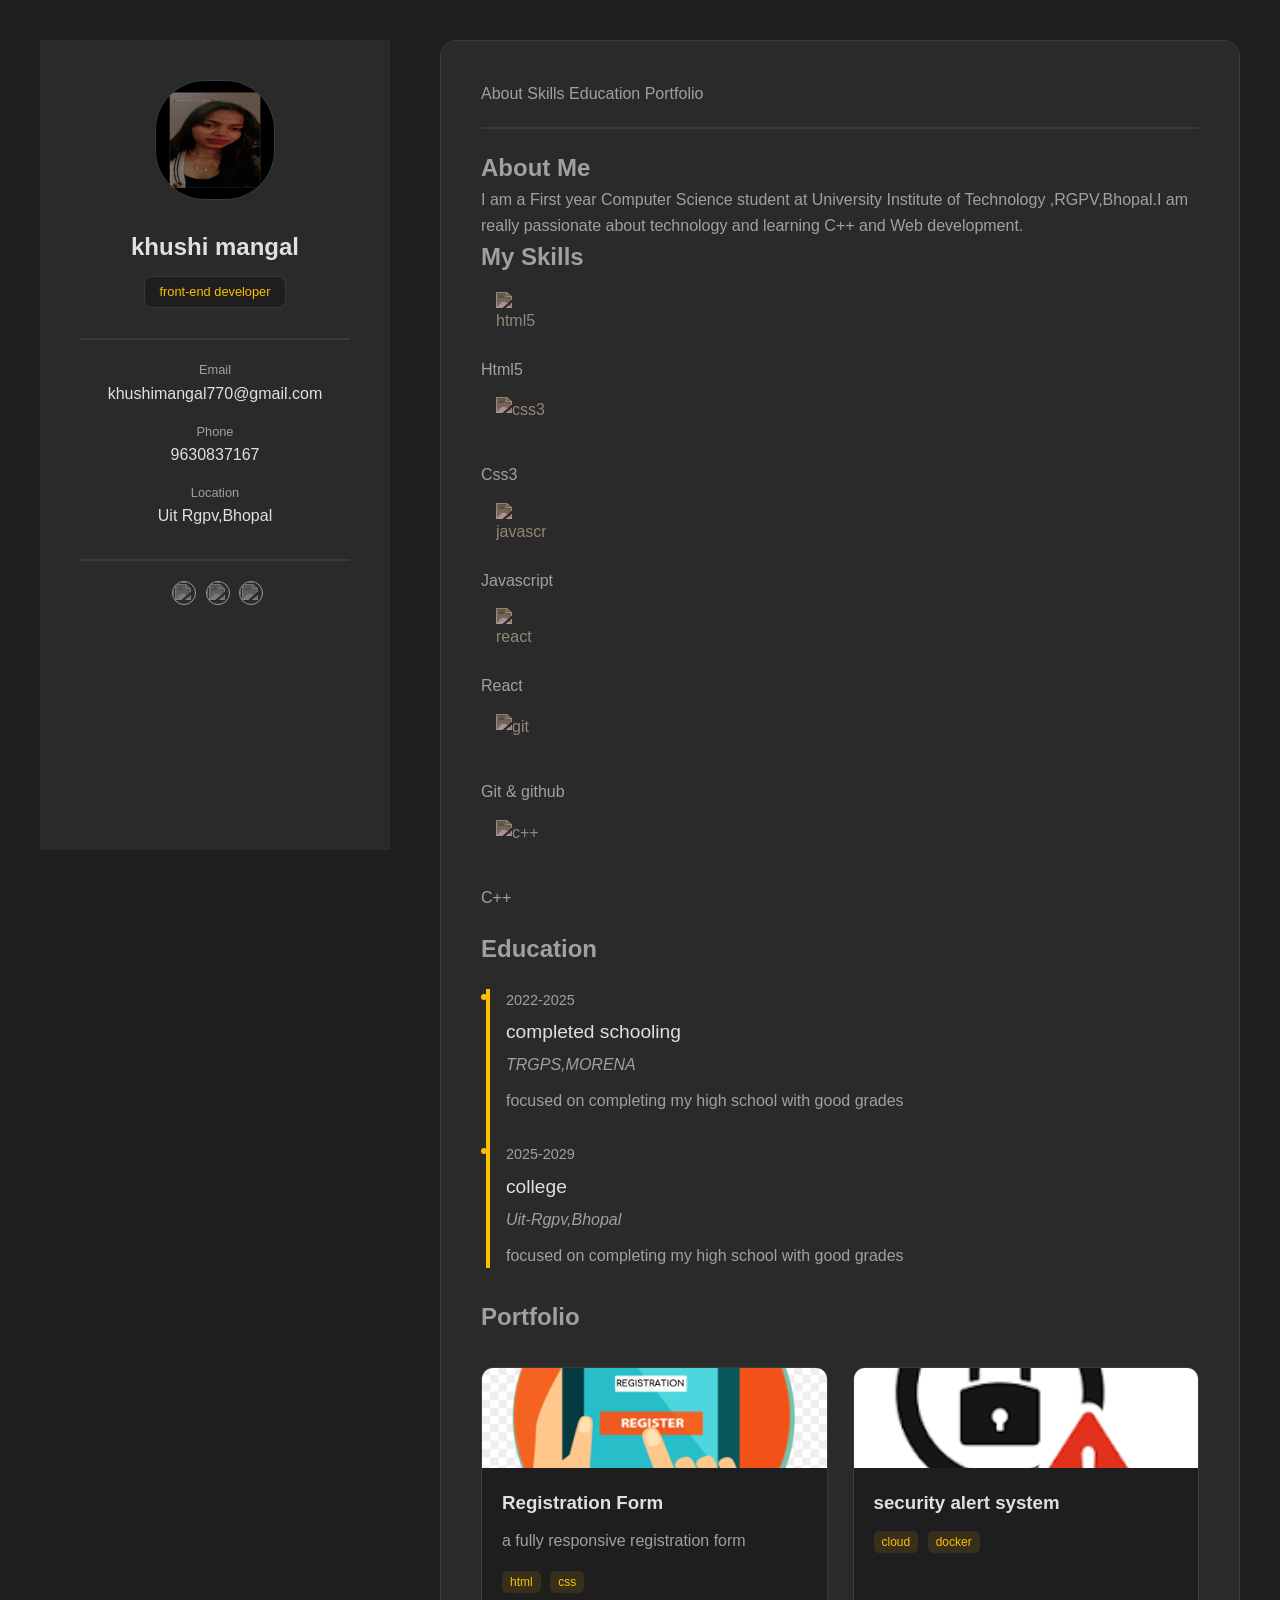
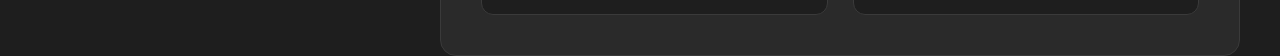
==== index.html @ 3f46c629 "Add files via upload" ====
<!DOCTYPE html>
<html lang="en">
<head>
    <meta charset="UTF-8">
    <meta name="viewport" content="width=device-width, initial-scale=1.0">
    <link rel="stylesheet" href="styler.css">
    <title>portfolio</title>
</head>
<body>
    <div class=" main-container">
    <div class="sidebar">
        <div class="profile">
            <img src="WhatsApp Image 2026-02-22 at 4.00.15 PM.jpeg" alt="profile photo" class="profile-img">
            <h1>khushi mangal</h1>
            <p class="tag">front-end developer</p>
            <div class="contact">
                <div class="email">
                    <h3 class="label">Email</h3>
                    <a href="mailto:khushimangal770@gmail.com" class="value">khushimangal770@gmail.com</a>
                </div>
                 <div class="phone"><h3 class="label">Phone</h3>
                    <a href="tel:9630837167" class="value">9630837167</a>
                </div>
                  <div class="location">
                    <h3 class="label">Location</h3>
                    <p class="value">Uit Rgpv,Bhopal</p>
                  </div>
            </div>
            <div class="social">
                <a href="https://www.youtube.com/watch?v=dMD8ceVzdQs&t=1819s"><img src="https://simpleicons.org/icons/x.svg"></a>
               <a href="https://www.youtube.com/watch?v=dMD8ceVzdQs&t=1819s"><img src="https://simpleicons.org/icons/github.svg"></a>
              <a href="https://www.youtube.com/watch?v=dMD8ceVzdQs&t=1819s"><img src="https://icons.veryicon.com/png/o/miscellaneous/alibaba-cloud-ui-icon-library/linkedin-124.png"></a>
                    
            </div>
        </div>
    </div>
    <div class="main-content">
        <!-- navigation -->
         <div id="navigation">
            <nav>
                <a href="#about" class="active">About</a>
                <a href="#skills">Skills</a>
                <a href="#education">Education</a>
                <a href="#portfolio">Portfolio</a>
            </nav>
         </div>
         <!-- about me -->
          <div id="about">
            <h2 class="heading">About Me</h2>
            <div class="line"></div>
            <p class="content">I am a First year Computer Science student at University Institute of Technology ,RGPV,Bhopal.I am really passionate about technology and learning C++ and Web development.</p>
          </div>
          <!-- skills -->
           <div id="skills">
             <h2 class="heading">My Skills</h2>
            <div class="line">
                <div class="grid">
                    <div class="item">
                        <img src="https://simpleicons.org/icons/html5.svg" alt="html5">
                        <h3>Html5</h3>
                    </div>
                    <div class="item">
                        <img src="https://simpleicons.org/icons/css.svg" alt="css3">
                        <h3>Css3</h3>
                    </div><div class="item">
                        <img src="https://simpleicons.org/icons/javascript.svg" alt="javascript">
                        <h3>Javascript</h3>
                    </div><div class="item">
                        <img src="https://simpleicons.org/icons/react.svg" alt="react">
                        <h3>React</h3>
                    </div><div class="item">
                        <img src="https://simpleicons.org/icons/git.svg" alt="git">
                        <h3>Git & github</h3>
                    </div><div class="item">
                        <img src="https://simpleicons.org/icons/cplusplus.svg" alt="c++">
                        <h3>C++</h3>
                        <div class="line"></div>
                    </div>
                </div>
            </div>
          <!--education  -->
          <div id="education">
             <h2 class="heading">Education</h2>
            <div class="line"></div>
            <div class="edtech">
                <div class="edfirst">
                    <div class="year">2022-2025</div>
                    <h3 class="degree">completed schooling</h3>
                    <p class="college"> TRGPS,MORENA</p>
                    <p class="work">focused on completing my high school with good grades</p>
                    <div class="goal"></div>
                </div>
                <div class="edsecond">
                     <div class="year">2025-2029</div>
                    <h3 class="degree">college</h3>
                    <p class="college">Uit-Rgpv,Bhopal</p>
                    <p class="work">focused on completing my high school with good grades</p>
                    <div class="goal"></div>
                </div>
                <div class="liner"></div>
                </div>
            </div>
    
          <!-- portfolio -->
           <div id="portfolio">
            <h2 class="heading">Portfolio</h2>
            <div class="line"></div>
            <div class="project-container">
                <div class="project">
                    <a href="registration.html" target="_blank">
                        <img src="registration-.png" alt="registration">
                    </a>
                    <div class="card">
                        <h3>Registration Form</h3>
                        <p>a fully responsive registration form</p>
                        <span>html</span>
                        <span>css</span>
                    </div>
                </div>
                  <div class="project"> <img src="security icon.png" alt="Security alert system">
                
                    <div class="card">
                        <h3>security alert system</h3>
                        <span>cloud</span>
                        <span>docker</span></div>
            </div>
           </div>
            </div>
   </div></div>
</body>
</html>
---- styler.css ----
*{
    margin: 0;
    padding: 0;
    box-sizing: border-box;
}
body{
    background-color: #1e1e1e;
    font-family: sans-serif;
    color: #a0a0a0;
    line-height:1.6;
}
.main-container{
    display: grid;
    max-width: 1200px;
    grid-template-columns:350px 1fr;
    gap: 50px;
    padding-top: 40px;
    margin: auto;
}
.sidebar{
height: 90vh;
background-color: #2a2a2a;
border-radius: 1px;
padding: 40px;
position: sticky;
top: 40px;
}
.main-content{
background-color: #2a2a2a;
border: 1px solid #3a3a3a;
border-radius: 16px;
padding: 40px;

}
.profile{
    text-align: center;
}
.profile img{
    height: 120px;
    width: 120px;
    border-radius: 50px;
    border:1px solid #3a3a3a ;
}
.profile h1{
  
    font-size: 1.5rem;
    font-weight: 700;
    margin-top: 20px;
    color: #e0e0e0;
}
.tag{
    background-color: #1e1e1e;
    padding: 5px 15px;
    color: #ffbf00;
    border: 1px solid #3a3a3a;
    font-size: 0.8rem;
    border-radius: 8px;
    display: inline-block;
    margin-top: 10px;
}
.contact{
    margin-top: 30px;
    border-top: 2px solid #3a3a3a;
    padding-top: 20px;
}
.label{
    font-weight: 500;
    font-size: 0.8rem;
    color: #a0a0a0; 
} .value{
    color: #e0e0e0;
    text-decoration: none; 
} 
.email,.phone{
    margin-bottom: 15px;
}
/* social media */
.social{
    margin-top: 30px;
    border-top: 2px solid #3a3a3a;
    padding-top: 20px;
    text-align: center;
}
.social img{
    height: 24px;
    width: 24px;
    margin-left: 5px;
    filter: grayscale(1) invert(0.7);
    transition: filter 0.3s ease;
}
.social img:hover{
    filter: grayscale(1) invert(0);
}
/* navigation,main content */
#navigation{
     border-bottom: 2px solid #3a3a3a;
    margin-bottom: 20px;
    padding-bottom: 20px;
}
}
nav{
    display: flex;
    justify-content: flex-end;
    gap: 20px;
    
}
nav a{
    text-decoration: none;
    color: #a0a0a0;
    font-weight: 500;
    transition: color 0.3s ease;
   
.active, nav a:hover{
    color: #ffbf00;
}
/* about */
.heading{
    color: #e0e0e0;
    font-size: 2rem;
    margin-bottom: 15px;
} .line{
    width: 60px;
    height: 5px;
    background-color: #ffbf00;
    margin-bottom: 15px;
} 
.content{
    text-align: justify;

}
/* skill */
.grid{
    display: grid;
    grid-template-columns:repeat(auto-fit, minmax(120px,1fr)) ;
    gap: 30px;
     margin-top: 15px;
}
.item{
    padding: 20px;
    border-radius: 40px;
    border: 2px solid #3a3a3a;
    background-color: #1e1e1e;
    text-align: center;
    margin-top: 20px;
    transition: transform 0.3s ease,box-shadow 0.3s ease;
     /* here */
      display: flex;
    flex-direction: column;
    align-items: center;
    justify-content: center;
}
}
.item img {
    height: 50px;
    width: 50px;
    filter: invert(75%) sepia(50%) hue-rotate(350deg) brightness(110%) contrast(101%);
    margin: 15px;
    object-fit: contain;  
    display: block;      
}
.item h3{
    font-size: 1rem;
    font-weight: 500;
}
.item:hover{
    transform:scale(1.1) ;
    box-shadow: 0px 0px 10px 5px rgba(0,0,0,0.3);
}
/* education */
#education{
    margin-top: 20px;
}
.edtech{
   position: relative;
   margin-top: 20px; 
}
.year{
    font-size: 0.9rem;
    color: #a0a0a0;
    margin-bottom: 5px;
}
.degree{
    color: #e0e0e0;
    font-size: 1.2rem;
    font-weight: 500;
    margin-bottom: 5px;
}
.college{
    font-style: italic;
    color: #a0a0a0;
    margin-bottom: 10px;
}
.work{
    color: #a0a0a0;
}
.edfirst ,.edsecond{
margin-bottom: 30px;
padding-left: 25px;
position: relative;
}
.goal{
  height: 5px;
  width: 5px;
  border-radius: 50%;
 border: 3px solid #ffbf00;
 position: absolute;
 top: 5px;
 left: 0px;
 z-index: 5;
}
.liner{
    position:absolute ;
width: 2px;
top: 0px;
bottom: 0px;
left: 5px;
border:2px solid #ffbf00
}
/* portfolio */
.project-container{
    margin-top: 30px;
    display: grid;
    grid-template-columns: 1fr 1fr;
    gap: 25px;
}
.project{
    background-color: #1e1e1e;
    border-radius: 12px;
    border: 1px solid #3a3a3a;
    overflow: hidden;
    transition: transform 0.3s ease,box-shadow 0.3s ease;

}
.project:hover{
    transform: translateY(-5px);
    box-shadow: 0px 0px 10px 5px rgba(0,0,0,0.3);
}
.project img{
    height: 100px;
    width: 100%;
    object-fit: cover;
      display: block;
    cursor: pointer;
}
.card{
    padding: 20px;
}
.card h3{
    color: #e0e0e0;
    margin-bottom: 10px;
}
.card p{
    color: #a0a0a0;
    line-height: 1.6;
    margin-bottom: 15px;
}
.card span{
    background-color: rgba(255,191,0,0.1);
    color: #ffbf00;
    padding: 4px 8px;
    border-radius: 5px;
    font-size: 0.75rem;
    margin-right: 5px;
}
@media screen and (max-width:1200px){
    .main-container{
        grid-template-columns: 1fr;
        padding: 20px;
    }
    .sidebar{
        position: static;
        height: auto;
    }
}
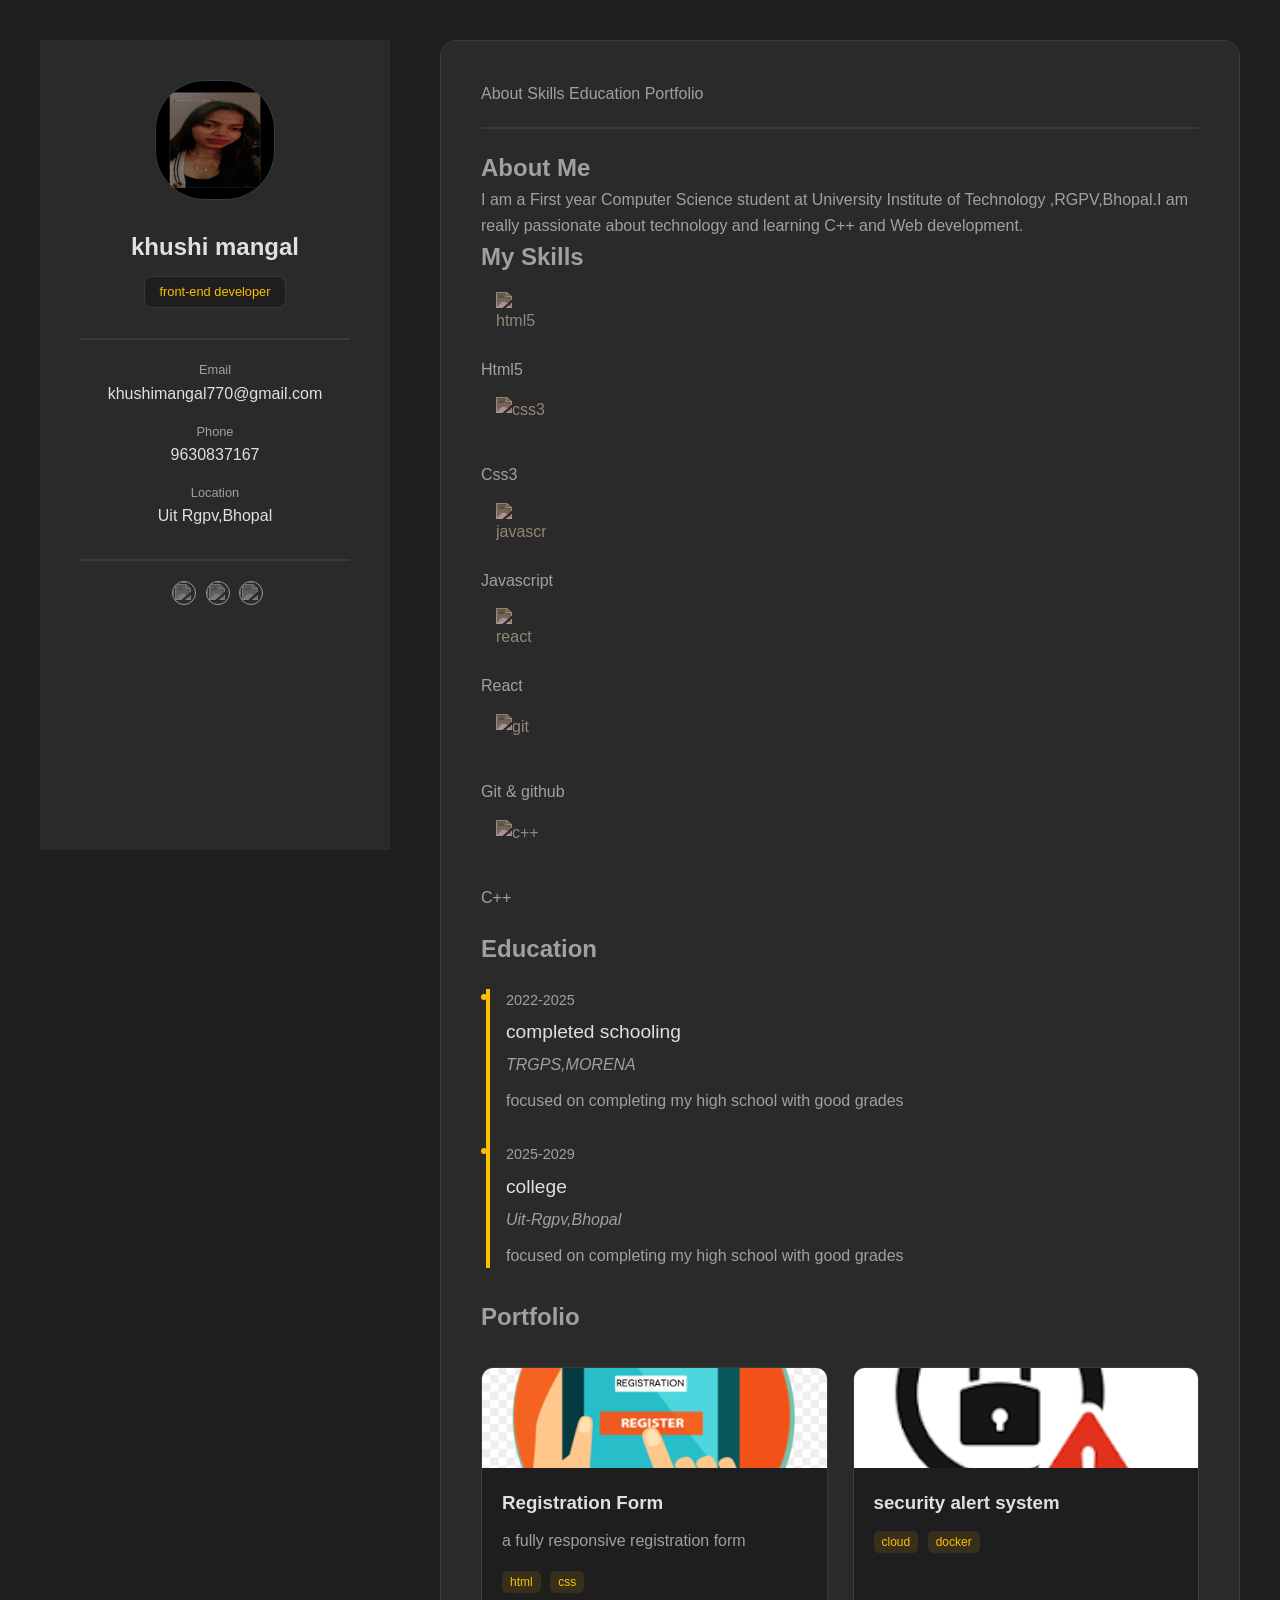
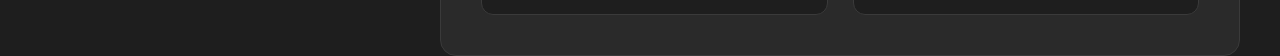
==== commit 4b05fc17: "Update index.html" ====
--- a/index.html
+++ b/index.html
@@ -53,7 +53,7 @@
           <!-- skills -->
            <div id="skills">
              <h2 class="heading">My Skills</h2>
-            <div class="line">
+            <div class="line"></div>
                 <div class="grid">
                     <div class="item">
                         <img src="https://simpleicons.org/icons/html5.svg" alt="html5">
@@ -74,7 +74,6 @@
                     </div><div class="item">
                         <img src="https://simpleicons.org/icons/cplusplus.svg" alt="c++">
                         <h3>C++</h3>
-                        <div class="line"></div>
                     </div>
                 </div>
             </div>
@@ -128,4 +127,4 @@
             </div>
    </div></div>
 </body>
-</html>+</html>
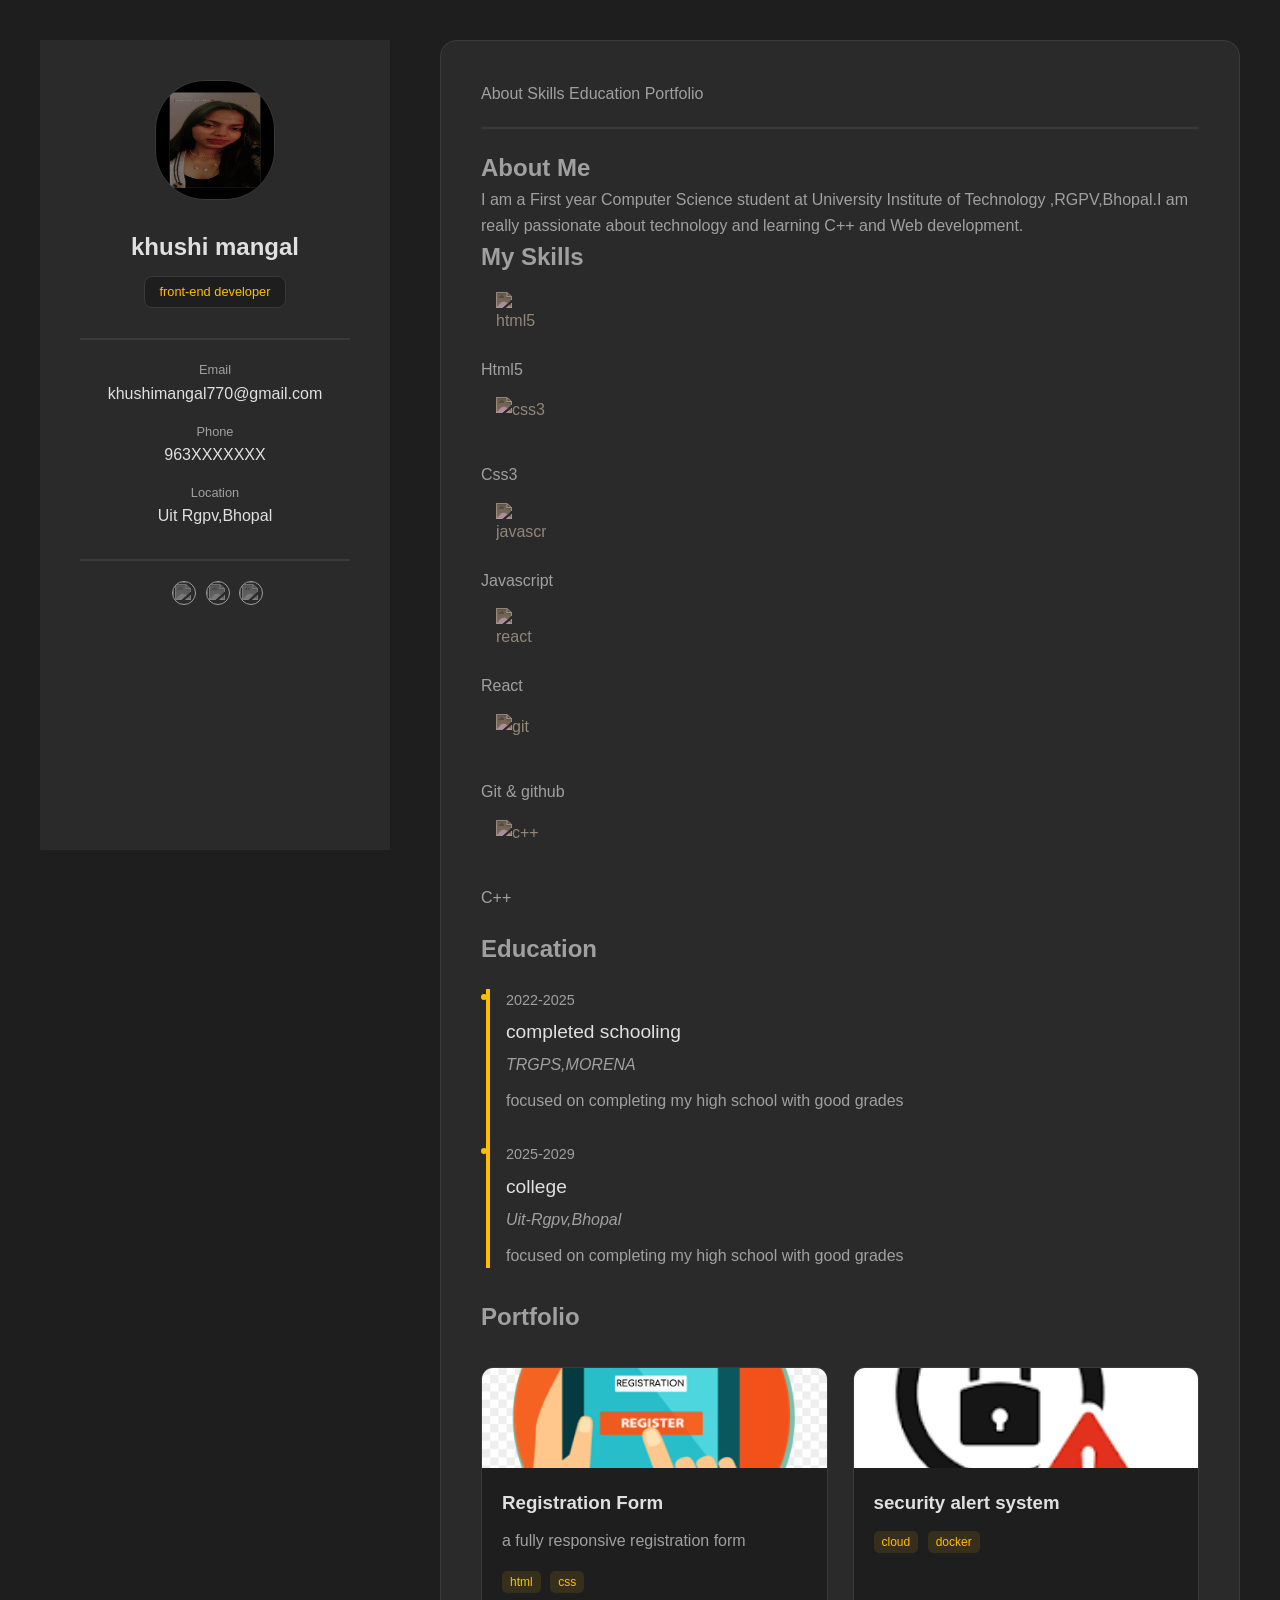
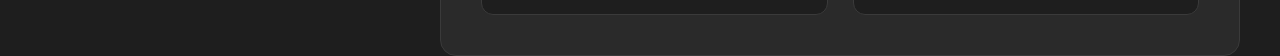
==== commit 24db8b8b: "Update index.html" ====
--- a/index.html
+++ b/index.html
@@ -19,7 +19,7 @@
                     <a href="mailto:khushimangal770@gmail.com" class="value">khushimangal770@gmail.com</a>
                 </div>
                  <div class="phone"><h3 class="label">Phone</h3>
-                    <a href="tel:9630837167" class="value">9630837167</a>
+                    <a href="tel:9630837167" class="value">963XXXXXXX</a>
                 </div>
                   <div class="location">
                     <h3 class="label">Location</h3>
